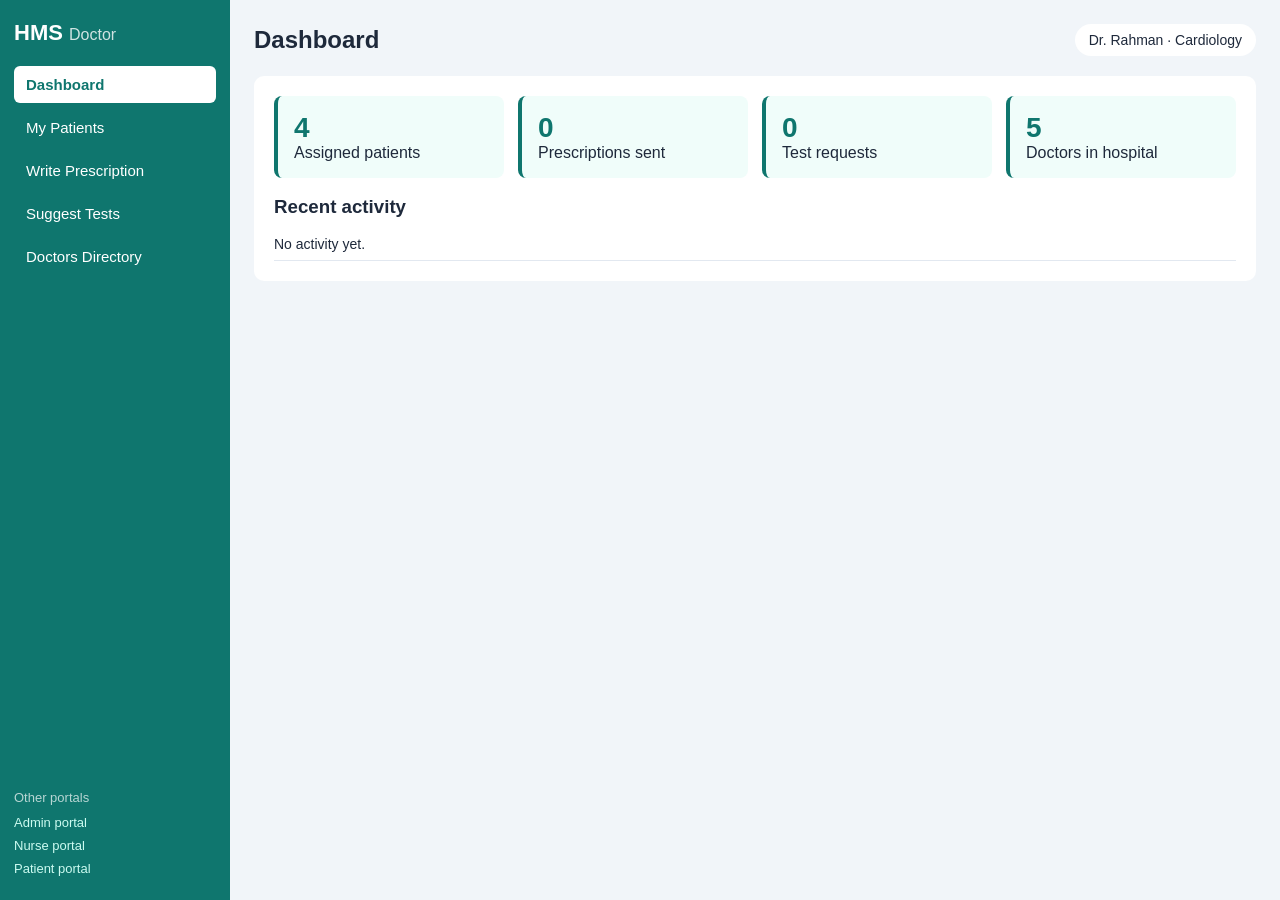
==== doctor.html @ 839b373a "Added HTML files" ====
<!DOCTYPE html>
<html lang="en">
<head>
  <meta charset="UTF-8">
  <meta name="viewport" content="width=device-width, initial-scale=1.0">
  <title>Doctor Portal - Hospital Management System</title>
  <link rel="stylesheet" href="style.css">
</head>
<body>

  <aside class="sidebar">
    <h1>HMS <span>Doctor</span></h1>
    <nav id="menu">
      <button class="menu-btn active" data-target="dashboard">Dashboard</button>
      <button class="menu-btn" data-target="patients">My Patients</button>
      <button class="menu-btn" data-target="prescribe">Write Prescription</button>
      <button class="menu-btn" data-target="tests">Suggest Tests</button>
      <button class="menu-btn" data-target="doctors">Doctors Directory</button>
    </nav>
    <div class="portal-links">
      <p>Other portals</p>
      <a href="../admin/index.html">Admin portal</a>
      <a href="../nurse/index.html">Nurse portal</a>
      <a href="../patient/index.html">Patient portal</a>
    </div>
  </aside>

  <main>
    <header class="topbar">
      <h2 id="page-title">Dashboard</h2>
      <div class="user">Dr. Rahman &middot; Cardiology</div>
    </header>

    <div id="toast" class="toast hidden"></div>

    <!-- DASHBOARD -->
    <section id="dashboard" class="page">
      <div class="cards">
        <div class="card"><h3 id="count-patients">0</h3><p>Assigned patients</p></div>
        <div class="card"><h3 id="count-prescriptions">0</h3><p>Prescriptions sent</p></div>
        <div class="card"><h3 id="count-tests">0</h3><p>Test requests</p></div>
        <div class="card"><h3 id="count-doctors">0</h3><p>Doctors in hospital</p></div>
      </div>
      <h3>Recent activity</h3>
      <ul id="activity" class="list"></ul>
    </section>

    <!-- PATIENTS -->
    <section id="patients" class="page hidden">
      <input type="text" id="patient-search" placeholder="Search patient by name or ID...">
      <table>
        <thead><tr><th>ID</th><th>Name</th><th>Age</th><th>Condition</th><th>Actions</th></tr></thead>
        <tbody id="patient-table"></tbody>
      </table>
    </section>

    <!-- PRESCRIPTION FORM -->
    <section id="prescribe" class="page hidden">
      <form id="prescription-form" action="/api/doctor/prescriptions" method="post">
        <div class="row">
          <label>Patient
            <select id="rx-patient" name="patient" required></select>
          </label>
          <label>Diagnosis
            <input type="text" id="rx-diagnosis" name="diagnosis" placeholder="e.g. Hypertension" required>
          </label>
        </div>

        <h3>Medicines</h3>
        <div id="medicine-list"></div>
        <button type="button" id="add-medicine" class="btn secondary">+ Add another medicine</button>

        <label>Advice / notes
          <textarea id="rx-notes" name="notes" rows="3" placeholder="Diet, rest, follow-up date..."></textarea>
        </label>

        <button type="submit" class="btn">Send to patient portal</button>
      </form>

      <h3>Prescriptions sent</h3>
      <div id="prescription-list"></div>
    </section>

    <!-- TESTS FORM -->
    <section id="tests" class="page hidden">
      <form id="test-form" action="/api/doctor/test-requests" method="post">
        <label>Patient
          <select id="test-patient" name="patient" required></select>
        </label>

        <fieldset>
          <legend>Select one or more tests</legend>
          <div id="test-options" class="checks"></div>
        </fieldset>

        <fieldset>
          <legend>Urgency</legend>
          <label class="inline"><input type="radio" name="urgency" value="Routine" checked> Routine</label>
          <label class="inline"><input type="radio" name="urgency" value="Urgent"> Urgent</label>
          <label class="inline"><input type="radio" name="urgency" value="Emergency"> Emergency</label>
        </fieldset>

        <label>Notes for lab / nurse
          <textarea id="test-notes" name="notes" rows="3"></textarea>
        </label>

        <button type="submit" class="btn">Send test request</button>
      </form>

      <h3>Test requests</h3>
      <div id="test-list"></div>
    </section>

    <!-- DOCTORS DIRECTORY -->
    <section id="doctors" class="page hidden">
      <p class="hint">This list is managed by the admin. Doctors can view it but not edit it.</p>
      <select id="dept-filter"></select>
      <table>
        <thead><tr><th>Name</th><th>Department</th><th>Contact</th><th>Status</th></tr></thead>
        <tbody id="doctor-table"></tbody>
      </table>
    </section>
  </main>

  <script src="script.js"></script>
</body>
</html>
---- style.css ----
* { box-sizing: border-box; margin: 0; padding: 0; }

body {
  font-family: Arial, Helvetica, sans-serif;
  background: #f1f5f9;
  color: #1e293b;
  display: flex;
  min-height: 100vh;
}

/* Sidebar */
.sidebar {
  width: 230px;
  background: #0f766e;
  color: #fff;
  padding: 20px 14px;
  display: flex;
  flex-direction: column;
  gap: 20px;
}
.sidebar h1 { font-size: 22px; }
.sidebar h1 span { font-weight: normal; opacity: 0.8; font-size: 16px; }
#menu { display: flex; flex-direction: column; gap: 6px; }
.menu-btn {
  background: transparent;
  color: #fff;
  border: none;
  text-align: left;
  padding: 10px 12px;
  border-radius: 6px;
  font-size: 15px;
  cursor: pointer;
}
.menu-btn:hover { background: rgba(255,255,255,0.15); }
.menu-btn.active { background: #fff; color: #0f766e; font-weight: bold; }
.portal-links { margin-top: auto; font-size: 13px; }
.portal-links p { opacity: 0.7; margin-bottom: 6px; }
.portal-links a { display: block; color: #ccfbf1; padding: 4px 0; text-decoration: none; }
.portal-links a:hover { text-decoration: underline; }

/* Main */
main { flex: 1; padding: 24px; }
.topbar {
  display: flex;
  justify-content: space-between;
  align-items: center;
  margin-bottom: 20px;
}
.user { background: #fff; padding: 8px 14px; border-radius: 20px; font-size: 14px; }
.page { background: #fff; padding: 20px; border-radius: 10px; }
.hidden { display: none; }
h3 { margin: 18px 0 10px; }

/* Cards */
.cards { display: grid; grid-template-columns: repeat(auto-fit, minmax(160px, 1fr)); gap: 14px; }
.card { background: #f0fdfa; border-left: 4px solid #0f766e; padding: 16px; border-radius: 8px; }
.card h3 { font-size: 28px; margin: 0; color: #0f766e; }

/* Tables and lists */
table { width: 100%; border-collapse: collapse; margin-top: 12px; }
th, td { text-align: left; padding: 10px; border-bottom: 1px solid #e2e8f0; font-size: 14px; }
th { background: #f8fafc; }
.list { list-style: none; }
.list li { padding: 8px 0; border-bottom: 1px solid #e2e8f0; font-size: 14px; }

/* Forms */
label { display: block; margin-bottom: 14px; font-size: 14px; font-weight: bold; }
input[type="text"], select, textarea {
  display: block;
  width: 100%;
  margin-top: 5px;
  padding: 9px;
  border: 1px solid #cbd5e1;
  border-radius: 6px;
  font-size: 14px;
  font-family: inherit;
}
input:focus, select:focus, textarea:focus { outline: 2px solid #5eead4; }
.row { display: grid; grid-template-columns: 1fr 1fr; gap: 14px; }
fieldset { border: 1px solid #cbd5e1; border-radius: 6px; padding: 12px; margin-bottom: 14px; }
legend { padding: 0 6px; font-weight: bold; font-size: 14px; }
.checks { display: grid; grid-template-columns: repeat(auto-fit, minmax(190px, 1fr)); gap: 8px; }
.checks label, label.inline { font-weight: normal; margin: 0; display: inline-block; margin-right: 14px; }
.medicine-row {
  display: grid;
  grid-template-columns: 2fr 1fr 1fr 1fr auto;
  gap: 8px;
  margin-bottom: 8px;
  align-items: center;
}
.medicine-row input { margin: 0; }

/* Buttons */
.btn {
  background: #0f766e;
  color: #fff;
  border: none;
  padding: 10px 18px;
  border-radius: 6px;
  cursor: pointer;
  font-size: 14px;
}
.btn:hover { background: #115e59; }
.btn.secondary { background: #e2e8f0; color: #1e293b; margin-bottom: 14px; }
.btn.small { padding: 5px 10px; font-size: 12px; }
.btn.danger { background: #dc2626; }

/* Records */
.record { border: 1px solid #e2e8f0; border-radius: 8px; padding: 12px; margin-bottom: 10px; font-size: 14px; }
.record .meta { color: #64748b; font-size: 12px; margin-bottom: 6px; }
.badge { display: inline-block; padding: 2px 8px; border-radius: 10px; font-size: 12px; background: #ccfbf1; color: #115e59; }
.badge.Urgent { background: #fef3c7; color: #92400e; }
.badge.Emergency { background: #fee2e2; color: #991b1b; }
.badge.off { background: #e2e8f0; color: #475569; }
.hint { color: #64748b; font-size: 13px; margin-bottom: 10px; }
#patient-search, #dept-filter { max-width: 320px; }

/* Toast */
.toast {
  position: fixed; top: 20px; right: 20px;
  background: #166534; color: #fff;
  padding: 12px 18px; border-radius: 8px; font-size: 14px;
}
.toast.hidden { display: none; }

@media (max-width: 760px) {
  body { flex-direction: column; }
  .sidebar { width: 100%; }
  #menu { flex-direction: row; flex-wrap: wrap; }
  .row, .medicine-row { grid-template-columns: 1fr; }
}
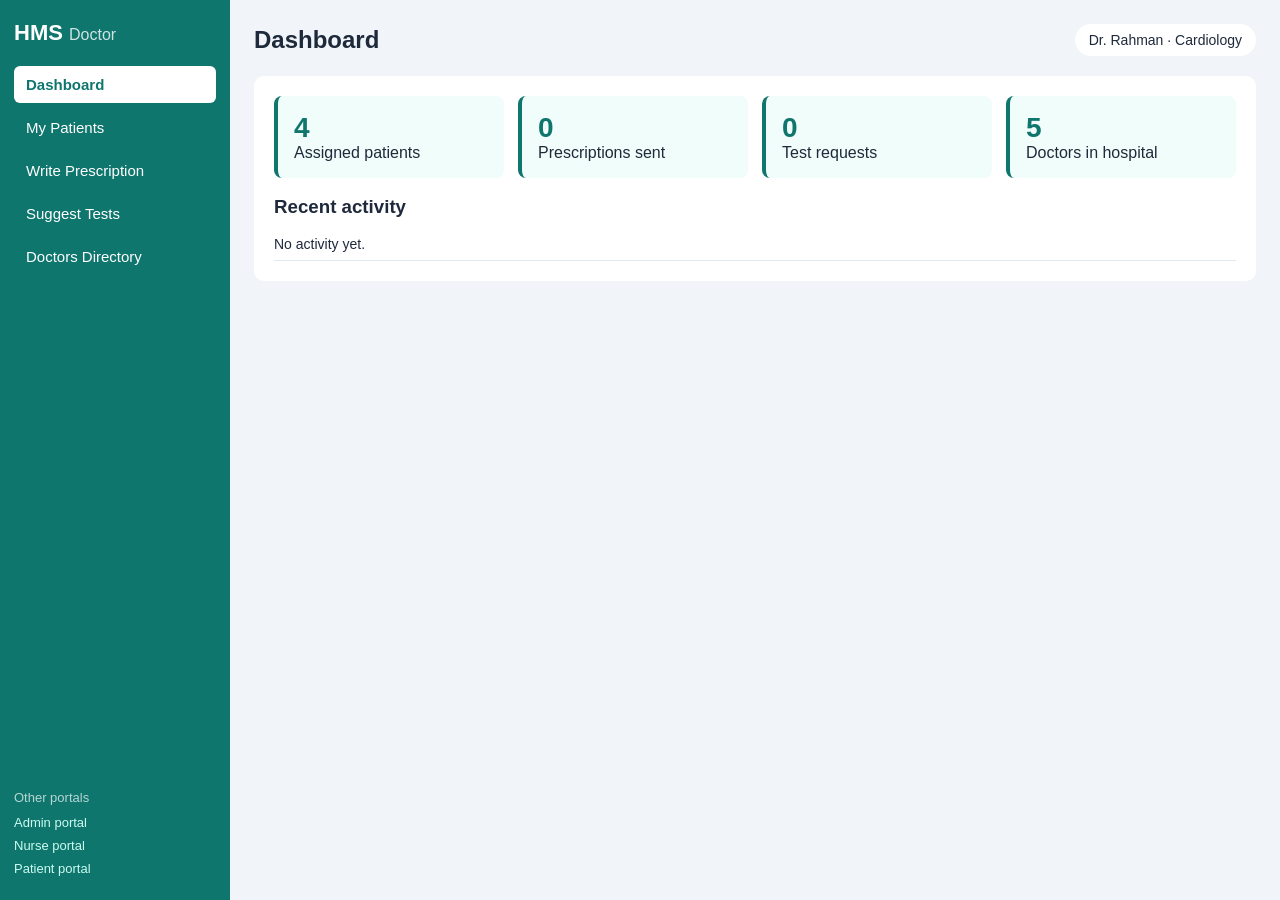
==== commit 042733be: "Add HTML pages: login, register, admin, doctor, patient" ====
--- a/doctor.html
+++ b/doctor.html
@@ -4,7 +4,7 @@
   <meta charset="UTF-8">
   <meta name="viewport" content="width=device-width, initial-scale=1.0">
   <title>Doctor Portal - Hospital Management System</title>
-  <link rel="stylesheet" href="style.css">
+  <link rel="stylesheet" href="doctor.css">
 </head>
 <body>
 
@@ -122,6 +122,6 @@
     </section>
   </main>
 
-  <script src="script.js"></script>
+  <script src="doctor.js"></script>
 </body>
 </html>
--- a/doctor.css
+++ b/doctor.css
@@ -0,0 +1,131 @@
+* { box-sizing: border-box; margin: 0; padding: 0; }
+
+body {
+  font-family: Arial, Helvetica, sans-serif;
+  background: #f1f5f9;
+  color: #1e293b;
+  display: flex;
+  min-height: 100vh;
+}
+
+/* Sidebar */
+.sidebar {
+  width: 230px;
+  background: #0f766e;
+  color: #fff;
+  padding: 20px 14px;
+  display: flex;
+  flex-direction: column;
+  gap: 20px;
+}
+.sidebar h1 { font-size: 22px; }
+.sidebar h1 span { font-weight: normal; opacity: 0.8; font-size: 16px; }
+#menu { display: flex; flex-direction: column; gap: 6px; }
+.menu-btn {
+  background: transparent;
+  color: #fff;
+  border: none;
+  text-align: left;
+  padding: 10px 12px;
+  border-radius: 6px;
+  font-size: 15px;
+  cursor: pointer;
+}
+.menu-btn:hover { background: rgba(255,255,255,0.15); }
+.menu-btn.active { background: #fff; color: #0f766e; font-weight: bold; }
+.portal-links { margin-top: auto; font-size: 13px; }
+.portal-links p { opacity: 0.7; margin-bottom: 6px; }
+.portal-links a { display: block; color: #ccfbf1; padding: 4px 0; text-decoration: none; }
+.portal-links a:hover { text-decoration: underline; }
+
+/* Main */
+main { flex: 1; padding: 24px; }
+.topbar {
+  display: flex;
+  justify-content: space-between;
+  align-items: center;
+  margin-bottom: 20px;
+}
+.user { background: #fff; padding: 8px 14px; border-radius: 20px; font-size: 14px; }
+.page { background: #fff; padding: 20px; border-radius: 10px; }
+.hidden { display: none; }
+h3 { margin: 18px 0 10px; }
+
+/* Cards */
+.cards { display: grid; grid-template-columns: repeat(auto-fit, minmax(160px, 1fr)); gap: 14px; }
+.card { background: #f0fdfa; border-left: 4px solid #0f766e; padding: 16px; border-radius: 8px; }
+.card h3 { font-size: 28px; margin: 0; color: #0f766e; }
+
+/* Tables and lists */
+table { width: 100%; border-collapse: collapse; margin-top: 12px; }
+th, td { text-align: left; padding: 10px; border-bottom: 1px solid #e2e8f0; font-size: 14px; }
+th { background: #f8fafc; }
+.list { list-style: none; }
+.list li { padding: 8px 0; border-bottom: 1px solid #e2e8f0; font-size: 14px; }
+
+/* Forms */
+label { display: block; margin-bottom: 14px; font-size: 14px; font-weight: bold; }
+input[type="text"], select, textarea {
+  display: block;
+  width: 100%;
+  margin-top: 5px;
+  padding: 9px;
+  border: 1px solid #cbd5e1;
+  border-radius: 6px;
+  font-size: 14px;
+  font-family: inherit;
+}
+input:focus, select:focus, textarea:focus { outline: 2px solid #5eead4; }
+.row { display: grid; grid-template-columns: 1fr 1fr; gap: 14px; }
+fieldset { border: 1px solid #cbd5e1; border-radius: 6px; padding: 12px; margin-bottom: 14px; }
+legend { padding: 0 6px; font-weight: bold; font-size: 14px; }
+.checks { display: grid; grid-template-columns: repeat(auto-fit, minmax(190px, 1fr)); gap: 8px; }
+.checks label, label.inline { font-weight: normal; margin: 0; display: inline-block; margin-right: 14px; }
+.medicine-row {
+  display: grid;
+  grid-template-columns: 2fr 1fr 1fr 1fr auto;
+  gap: 8px;
+  margin-bottom: 8px;
+  align-items: center;
+}
+.medicine-row input { margin: 0; }
+
+/* Buttons */
+.btn {
+  background: #0f766e;
+  color: #fff;
+  border: none;
+  padding: 10px 18px;
+  border-radius: 6px;
+  cursor: pointer;
+  font-size: 14px;
+}
+.btn:hover { background: #115e59; }
+.btn.secondary { background: #e2e8f0; color: #1e293b; margin-bottom: 14px; }
+.btn.small { padding: 5px 10px; font-size: 12px; }
+.btn.danger { background: #dc2626; }
+
+/* Records */
+.record { border: 1px solid #e2e8f0; border-radius: 8px; padding: 12px; margin-bottom: 10px; font-size: 14px; }
+.record .meta { color: #64748b; font-size: 12px; margin-bottom: 6px; }
+.badge { display: inline-block; padding: 2px 8px; border-radius: 10px; font-size: 12px; background: #ccfbf1; color: #115e59; }
+.badge.Urgent { background: #fef3c7; color: #92400e; }
+.badge.Emergency { background: #fee2e2; color: #991b1b; }
+.badge.off { background: #e2e8f0; color: #475569; }
+.hint { color: #64748b; font-size: 13px; margin-bottom: 10px; }
+#patient-search, #dept-filter { max-width: 320px; }
+
+/* Toast */
+.toast {
+  position: fixed; top: 20px; right: 20px;
+  background: #166534; color: #fff;
+  padding: 12px 18px; border-radius: 8px; font-size: 14px;
+}
+.toast.hidden { display: none; }
+
+@media (max-width: 760px) {
+  body { flex-direction: column; }
+  .sidebar { width: 100%; }
+  #menu { flex-direction: row; flex-wrap: wrap; }
+  .row, .medicine-row { grid-template-columns: 1fr; }
+}
